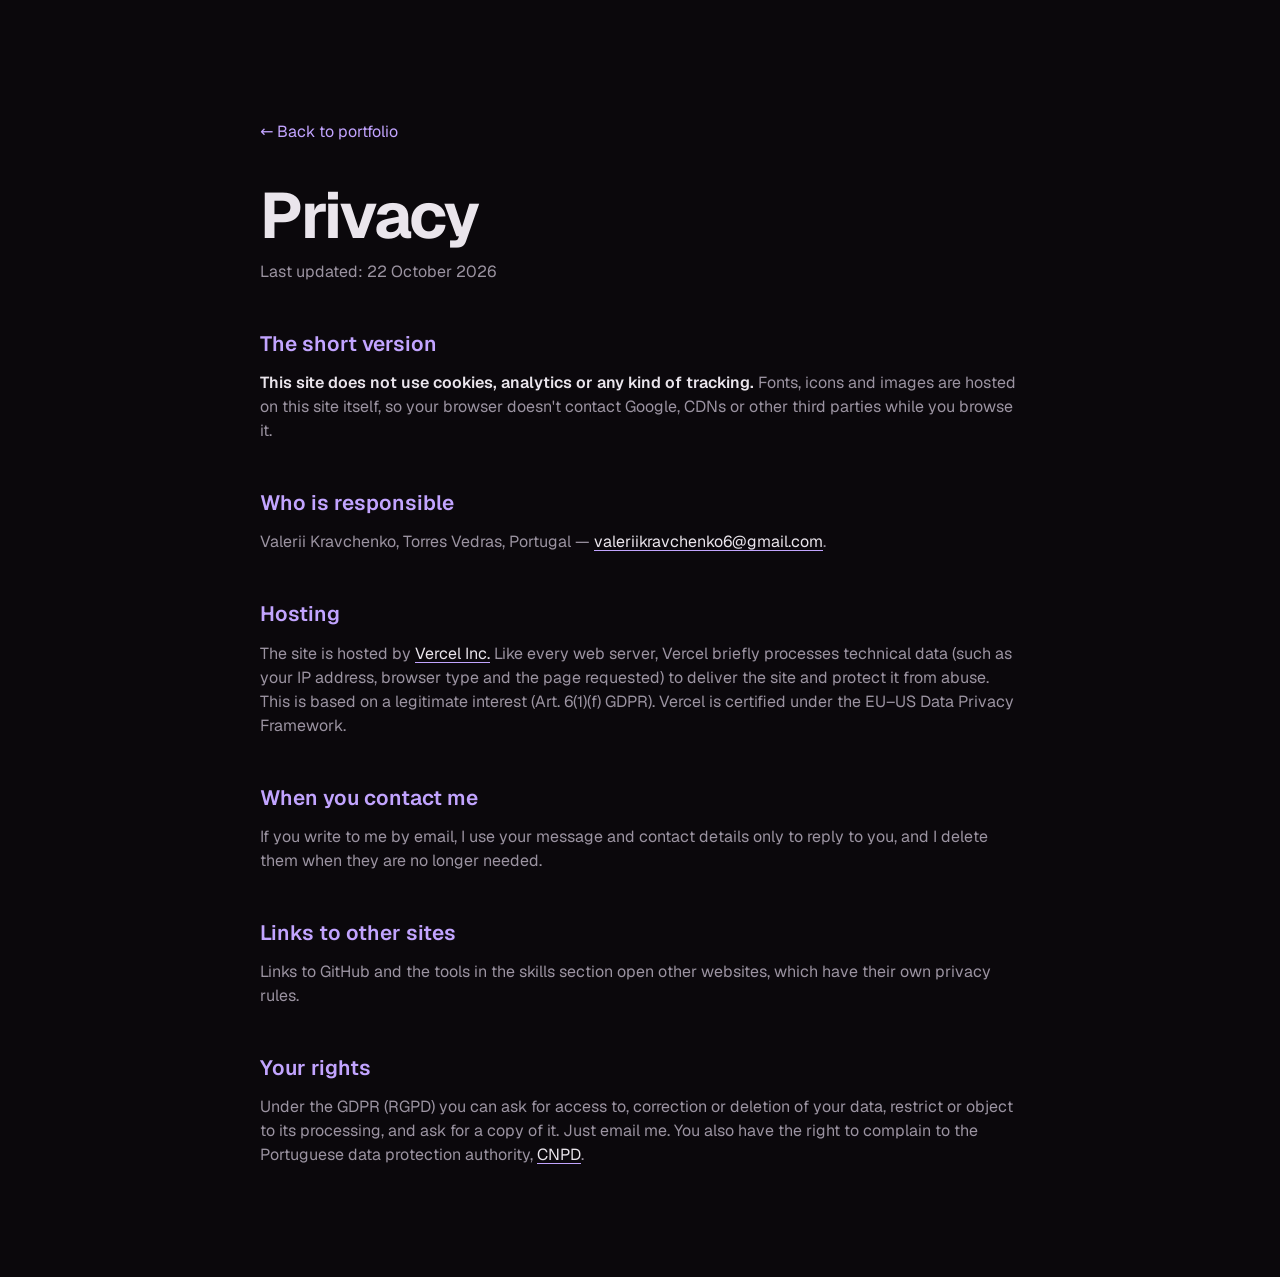
==== privacy.html @ 97033dd3 "First commit, basic of the website" ====
<!doctype html>
<html lang="en">
<head>
  <meta charset="utf-8" />
  <meta name="viewport" content="width=device-width, initial-scale=1" />
  <title>Privacy — Valerii Kravchenko</title>
  <meta name="robots" content="noindex" />
  <meta name="theme-color" content="#0b080c" />
  <link rel="icon" type="image/svg+xml" href="logo.svg" />
  <link rel="stylesheet" href="fonts.css" />
  <link rel="stylesheet" href="style.css" />
  <style>
    .legal { width: min(760px, calc(100% - 40px)); margin: 0 auto; padding: 120px 0 100px; }
    .legal h1 { font-size: clamp(2.4rem, 6vw, 4rem); line-height: 1; letter-spacing: -.03em; margin-bottom: 12px; }
    .legal h2 { font-size: 1.3rem; margin: 44px 0 12px; color: var(--accent); font-weight: 600; }
    .legal p, .legal li { color: var(--muted); margin-bottom: 10px; }
    .legal ul { padding-left: 20px; }
    .legal a { color: var(--text); text-decoration: underline; text-decoration-color: var(--accent); text-underline-offset: 3px; }
    .legal .back { display: inline-block; margin-bottom: 40px; text-decoration: none; color: var(--accent); }
    .legal strong { color: var(--text); font-weight: 600; }
  </style>
</head>
<body>
  <main class="legal">
    <a class="back" href="./">← Back to portfolio</a>
    <h1>Privacy</h1>
    <p>Last updated: 22 October 2026</p>

    <h2>The short version</h2>
    <p><strong>This site does not use cookies, analytics or any kind of tracking.</strong>
      Fonts, icons and images are hosted on this site itself, so your browser doesn't contact
      Google, CDNs or other third parties while you browse it.</p>

    <h2>Who is responsible</h2>
    <p>Valerii Kravchenko, Torres Vedras, Portugal —
      <a href="mailto:valeriikravchenko6@gmail.com">valeriikravchenko6@gmail.com</a>.</p>

    <h2>Hosting</h2>
    <p>The site is hosted by <a href="https://vercel.com/legal/privacy-policy" target="_blank" rel="noopener">Vercel Inc.</a>
      Like every web server, Vercel briefly processes technical data (such as your IP address, browser
      type and the page requested) to deliver the site and protect it from abuse. This is based on a
      legitimate interest (Art. 6(1)(f) GDPR). Vercel is certified under the EU–US Data Privacy Framework.</p>

    <h2>When you contact me</h2>
    <p>If you write to me by email, I use your message and contact details only to reply to you,
      and I delete them when they are no longer needed.</p>

    <h2>Links to other sites</h2>
    <p>Links to GitHub and the tools in the skills section open other websites, which have their own privacy rules.</p>

    <h2>Your rights</h2>
    <p>Under the GDPR (RGPD) you can ask for access to, correction or deletion of your data, restrict or object to its
      processing, and ask for a copy of it. Just email me. You also have the right to complain to the Portuguese data
      protection authority, <a href="https://www.cnpd.pt" target="_blank" rel="noopener">CNPD</a>.</p>
  </main>
</body>
</html>
---- fonts.css ----
/* Self-hosted fonts (SIL Open Font License) — no requests to Google */
@font-face {
  font-family: 'Geist';
  font-style: normal;
  font-weight: 300 800;
  font-display: swap;
  src: url(fonts/geist-latin.woff2) format('woff2');
  unicode-range: U+0000-00FF, U+0131, U+0152-0153, U+02BB-02BC, U+02C6, U+02DA, U+02DC, U+0304, U+0308, U+0329, U+2000-206F, U+20AC, U+2122, U+2191, U+2193, U+2212, U+2215, U+FEFF, U+FFFD;
}
@font-face {
  font-family: 'Geist Mono';
  font-style: normal;
  font-weight: 400 500;
  font-display: swap;
  src: url(fonts/geist-mono-latin.woff2) format('woff2');
  unicode-range: U+0000-00FF, U+0131, U+0152-0153, U+02BB-02BC, U+02C6, U+02DA, U+02DC, U+0304, U+0308, U+0329, U+2000-206F, U+20AC, U+2122, U+2191, U+2193, U+2212, U+2215, U+FEFF, U+FFFD;
}
@font-face {
  font-family: 'Pacifico';
  font-style: normal;
  font-weight: 400;
  font-display: swap;
  src: url(fonts/pacifico-latin.woff2) format('woff2');
  unicode-range: U+0000-00FF, U+0131, U+0152-0153, U+02BB-02BC, U+02C6, U+02DA, U+02DC, U+0304, U+0308, U+0329, U+2000-206F, U+20AC, U+2122, U+2191, U+2193, U+2212, U+2215, U+FEFF, U+FFFD;
}
---- style.css ----
:root {
  --bg: #0b080c;
  --text: #eae5ec;
  --muted: #9b93a1;
  --accent: #c2a4ff;
  --accent-strong: #a87cff;
  --line: rgba(234, 229, 236, 0.14);
  --dash: rgba(234, 229, 236, 0.35);
  --font: "Geist", system-ui, sans-serif;
  --mono: "Geist Mono", ui-monospace, monospace;
  --w: min(1200px, calc(100% - 160px));
  --ease: cubic-bezier(.2, .8, .2, 1);
}

* { box-sizing: border-box; margin: 0; padding: 0; }
html { scroll-behavior: smooth; }
body {
  background: var(--bg);
  color: var(--text);
  font-family: var(--font);
  line-height: 1.5;
  overflow-x: hidden;
  -webkit-font-smoothing: antialiased;
}
::selection { background: var(--accent); color: var(--bg); }
a { color: inherit; text-decoration: none; }
.accent { color: var(--accent); }
.muted { color: var(--muted); }
.container { width: var(--w); margin: 0 auto; }

/* ---------- Cursor ---------- */
.cursor {
  --size: 34px;
  position: fixed; top: 0; left: 0; z-index: 900;
  width: var(--size); height: var(--size);
  margin: calc(var(--size) / -2) 0 0 calc(var(--size) / -2);
  border-radius: 50%;
  background: #e6c3ff;
  box-shadow: 0 0 30px #af83ff;
  mix-blend-mode: difference;
  pointer-events: none;
  transition: width .3s var(--ease), height .3s var(--ease), margin .3s var(--ease);
}
.cursor.big { --size: 80px; }
@media (pointer: coarse) { .cursor { display: none; } }

.glow-circle {
  position: fixed; top: -80px; left: -80px; z-index: 0;
  width: 320px; height: 320px; border-radius: 50%;
  background: #fb8dff;
  box-shadow: inset -50px 40px 50px rgba(84, 0, 255, .6);
  filter: blur(70px); opacity: .55;
  pointer-events: none;
  animation: glowSpin 6s linear infinite;
}
@keyframes glowSpin { to { transform: rotate(360deg); } }

/* ---------- Header ---------- */
.header {
  position: fixed; top: 0; left: 50%; transform: translateX(-50%);
  z-index: 100;
  width: var(--w);
  display: flex; align-items: center; justify-content: space-between;
  padding: 32px 0;
}
.header::before {
  content: ""; position: absolute; inset: 0 -50vw; z-index: -1;
  background: linear-gradient(to bottom, var(--bg) 20%, transparent);
  pointer-events: none;
}
.brand { display: block; width: 40px; height: 40px; transition: transform .4s var(--ease); }
.brand img { width: 100%; height: 100%; display: block; }
.brand:hover { transform: rotate(-8deg) scale(1.08); }
.header-mail { font-size: .95rem; letter-spacing: .8px; font-weight: 500; }
.header nav { display: flex; gap: 64px; font-size: .95rem; font-weight: 600; letter-spacing: .8px; }

.hover-link { display: inline-block; overflow: hidden; height: 1.3em; line-height: 1.3em; }
.hover-link span { display: block; position: relative; transition: transform .35s var(--ease); }
.hover-link span::after { content: attr(data-text); position: absolute; left: 0; top: 100%; color: var(--accent); }
.hover-link:hover span { transform: translateY(-100%); }

/* ---------- Fixed socials ---------- */
.socials {
  position: fixed; left: 40px; bottom: 40px; z-index: 50;
  display: flex; flex-direction: column; gap: 22px;
}
.socials a { display: grid; place-items: center; width: 24px; height: 24px; color: var(--muted); transition: color .25s, transform .25s; }
.socials a:hover { color: var(--accent); transform: scale(1.2); }
.socials svg { width: 22px; height: 22px; }
.hire-btn {
  position: fixed; right: 40px; bottom: 40px; z-index: 50;
  font-weight: 600; letter-spacing: 2px; font-size: .95rem;
  display: flex; gap: 8px; align-items: center;
}
.hire-btn span { transition: transform .3s var(--ease); }
.hire-btn:hover span { transform: translate(3px, -3px); }

/* ---------- Landing / ID card ---------- */
.landing {
  position: relative; z-index: 1;
  min-height: 100svh;
  width: var(--w); margin: 0 auto;
  padding: 120px 0 60px;
  display: flex; align-items: center; justify-content: space-between; gap: 60px;
}
.landing .id-wrap { margin-right: 190px; }
.landing-intro { max-width: 560px; animation: rise .9s var(--ease) both; }
.landing-intro h2 { color: var(--accent); font-size: 1.6rem; font-weight: 300; letter-spacing: 2px; margin-bottom: 8px; }
.landing-intro h1 { font-size: clamp(2.6rem, 5.4vw, 5rem); line-height: .95; font-weight: 600; letter-spacing: 1px; }
.landing-sub { color: var(--muted); font-size: 1.15rem; margin: 26px 0 36px; max-width: 460px; }
.landing-actions { display: flex; flex-wrap: wrap; gap: 14px; }
.ghost-btn {
  display: inline-flex; align-items: center; padding: 16px 30px; border-radius: 50px;
  border: 1px solid var(--line); font-weight: 600;
  transition: border-color .3s, color .3s;
}
.ghost-btn:hover { border-color: var(--accent); color: var(--accent); }
@keyframes rise { from { opacity: 0; transform: translateY(40px); } }

.id-wrap {
  position: relative; flex-shrink: 0;
  width: min(500px, 100%);
  perspective: 1200px;
  animation: rise 1s .15s var(--ease) both;
}
.id-card, .id-back {
  --ink: #1a1320;
  --brand: #7c4dff;
  --brand-soft: #b9a6e8;
  background: #fbfaf7; color: var(--ink);
  border-radius: 34px;
  box-shadow: 0 30px 60px -20px rgba(0, 0, 0, .7);
}
.flag { display: inline-block; width: 1.1em; height: .75em; border-radius: 2px; vertical-align: -.05em; box-shadow: 0 0 0 1px rgba(0, 0, 0, .12); }
.flag-ua { background: linear-gradient(#0057b7 50%, #ffd700 50%); }
.flag-pt { background: linear-gradient(90deg, #046a38 40%, #da291c 40%); }
.id-cert { display: block; font-weight: 800; font-size: .85rem; letter-spacing: 2.5px; }
.id-script {
  display: block; font-family: "Pacifico", cursive; font-size: 2.1rem; line-height: 1.1;
  color: var(--brand);
  text-shadow: 2px 2px 0 #ff7ac6, -2px -1px 0 #5ad7ff;
  transform: rotate(-6deg);
}

/* back card */
.id-back {
  position: absolute; z-index: 0;
  top: 24px; left: 50%; width: 74%; height: 92%;
  transform: rotate(14deg);
  display: flex; flex-direction: column; align-items: center; justify-content: center; gap: 10px;
  transition: transform .6s var(--ease);
}
.id-wrap:hover .id-back { transform: rotate(18deg) translateX(16px); }
.id-back-logo { transform: rotate(14deg); text-align: center; margin: 30px 0 0 34%; }
.id-back-logo .id-script { font-size: 2.6rem; }
.id-mono {
  display: grid; place-items: center;
  width: 110px; height: 110px; margin-top: 10px;
  background: var(--ink); color: #fbfaf7;
  clip-path: polygon(50% 0, 100% 25%, 100% 75%, 50% 100%, 0 75%, 0 25%);
  font-weight: 800; font-size: 2.2rem; letter-spacing: -1px;
}

/* front card */
.id-card {
  --rx: 0deg; --ry: 0deg; --sx: 50%; --sy: 0%;
  position: relative; z-index: 1;
  padding: 28px;
  transform: rotateX(var(--rx)) rotateY(var(--ry));
  transition: transform .5s var(--ease);
}
.id-card:hover { transition: transform .1s linear; }
.id-shine {
  position: absolute; inset: 0; pointer-events: none; border-radius: inherit;
  background: radial-gradient(circle at var(--sx) var(--sy), rgba(255, 255, 255, .7), transparent 40%);
  mix-blend-mode: soft-light;
}
.id-grid { display: grid; grid-template-columns: 1.05fr 1fr; gap: 22px; }
.id-photo {
  aspect-ratio: 5 / 6; border-radius: 26px; overflow: hidden;
  background: linear-gradient(160deg, #d9c9ff, #b9a6e8);
}
.id-photo img { width: 100%; height: 100%; object-fit: cover; display: block; }
.id-socials { display: flex; flex-direction: column; gap: 4px; margin: 12px 0 0 6px; }
.id-socials a { display: flex; align-items: center; gap: 8px; font-size: .78rem; font-weight: 500; color: #4a3f55; }
.id-socials a:hover { color: var(--brand); }
.ico { width: 16px; height: 16px; border-radius: 3px; background: var(--ink) center / 11px no-repeat; flex-shrink: 0; }
.ico-gh { background-image: url("data:image/svg+xml,%3Csvg xmlns='http://www.w3.org/2000/svg' viewBox='0 0 24 24' fill='white'%3E%3Cpath d='M12 .5a11.5 11.5 0 0 0-3.64 22.41c.58.1.79-.25.79-.56v-2c-3.2.7-3.88-1.37-3.88-1.37-.52-1.33-1.28-1.69-1.28-1.69-1.05-.71.08-.7.08-.7 1.16.08 1.77 1.2 1.77 1.2 1.03 1.76 2.7 1.25 3.36.96.1-.75.4-1.25.73-1.54-2.56-.29-5.25-1.28-5.25-5.68 0-1.26.45-2.28 1.19-3.09-.12-.29-.52-1.46.11-3.05 0 0 .97-.31 3.17 1.18a11 11 0 0 1 5.77 0c2.2-1.49 3.17-1.18 3.17-1.18.63 1.59.23 2.76.11 3.05.74.81 1.19 1.83 1.19 3.09 0 4.41-2.7 5.38-5.26 5.67.41.36.78 1.06.78 2.14v3.17c0 .31.21.67.8.56A11.5 11.5 0 0 0 12 .5'/%3E%3C/svg%3E"); }
.ico-wa { background-color: #25d366; background-image: url("data:image/svg+xml,%3Csvg xmlns='http://www.w3.org/2000/svg' viewBox='0 0 24 24' fill='white'%3E%3Cpath d='M12.05 21.5a9.4 9.4 0 0 1-4.8-1.32l-.35-.2-3.56.93.95-3.47-.22-.36A9.4 9.4 0 1 1 12.05 21.5m8.03-17.46A11.3 11.3 0 0 0 2.22 17.7L.6 23.3l5.72-1.5A11.3 11.3 0 0 0 20.08 4.04'/%3E%3C/svg%3E"); }
.id-bar { display: block; height: 14px; margin: 12px 0 10px; background: var(--brand-soft); }
.id-slogan { font-weight: 800; font-size: 1.35rem; letter-spacing: -.01em; color: var(--brand); line-height: 1; }

.id-right { display: flex; flex-direction: column; }
.id-logo { text-align: center; margin-bottom: 18px; }
.id-fields { display: flex; flex-direction: column; gap: 6px; }
.id-fields div { text-align: center; }
.id-fields dd { font-weight: 600; font-size: .9rem; min-height: 1.3em; padding-bottom: 2px; border-bottom: 1.5px solid var(--brand-soft); }
.id-fields dt { font-weight: 700; font-size: .72rem; letter-spacing: 1px; text-transform: uppercase; margin-top: 3px; }
.id-since { margin: 12px 0 8px; text-align: center; font-weight: 800; font-size: .8rem; letter-spacing: .5px; color: var(--brand); }
.id-icons { display: flex; justify-content: center; gap: 8px; margin-bottom: 12px; }
.id-icons span {
  display: grid; place-items: center;
  width: 38px; height: 42px; background: var(--ink);
  clip-path: polygon(50% 0, 100% 25%, 100% 75%, 50% 100%, 0 75%, 0 25%);
}
.id-icons img { width: 20px; height: 20px; filter: brightness(0) invert(1); }
.id-barcode {
  height: 62px;
  background: repeating-linear-gradient(90deg,
    var(--brand) 0 5px, transparent 5px 8px, var(--brand) 8px 10px, transparent 10px 13px,
    var(--brand) 13px 20px, transparent 20px 22px, var(--brand) 22px 25px, transparent 25px 29px);
}
.id-fine { margin-top: 6px; font-family: var(--mono); font-size: .52rem; line-height: 1.3; text-align: right; letter-spacing: .3px; }

/* ---------- Split-text reveal ---------- */
.split .w, .split-chars .w { display: inline-block; overflow: hidden; vertical-align: top; padding-bottom: .08em; margin-bottom: -.08em; }
.split .w > i, .split-chars .w > i { display: inline-block; font-style: inherit; transform: translateY(110%); transition: transform .9s var(--ease); }
.split.in .w > i, .split-chars.in .w > i { transform: none; }

/* ---------- What I do ---------- */
.whatido { padding: 80px 0 160px; }
.whatido-flex { display: flex; gap: 80px; align-items: center; }
.whatido-title {
  font-size: clamp(4rem, 9vw, 8.5rem); line-height: .95; font-weight: 600;
  letter-spacing: -.02em; flex-shrink: 0;
}
.whatido-title .it { font-style: italic; font-weight: 300; }
.what-boxes { flex: 1; display: flex; flex-direction: column; }
.what-box {
  position: relative; padding: 40px;
  border: 1px dashed var(--dash);
  border-bottom: none;
  cursor: pointer;
  transition: background .5s;
}
.what-box:last-child { border-bottom: 1px dashed var(--dash); }
.what-box::before, .what-box::after {
  content: ""; position: absolute; width: 14px; height: 14px;
  border: 2px solid var(--text); opacity: .7;
}
.what-box::before { top: -2px; left: -2px; border-right: 0; border-bottom: 0; }
.what-box::after { bottom: -2px; right: -2px; border-left: 0; border-top: 0; }
.what-box:hover, .what-box.active { background: linear-gradient(135deg, rgba(194, 164, 255, .08), transparent 60%); }
.what-head { display: flex; justify-content: space-between; align-items: center; }
.what-box h3 { font-size: clamp(1.8rem, 3vw, 2.6rem); font-weight: 600; letter-spacing: 1px; }
.what-box h4 { font-weight: 300; font-size: .95rem; letter-spacing: 2px; color: var(--accent); text-transform: uppercase; margin-top: 4px; }
.what-arrow {
  width: 44px; height: 44px; border: 1px solid var(--line); border-radius: 50%;
  display: grid; place-items: center; transition: transform .5s var(--ease), background .3s;
}
.what-box.active .what-arrow { transform: rotate(180deg); background: var(--accent); color: var(--bg); }
.what-body { display: grid; grid-template-rows: 0fr; transition: grid-template-rows .6s var(--ease); }
.what-box.active .what-body { grid-template-rows: 1fr; }
.what-body > div { overflow: hidden; }
.what-body p { color: var(--muted); margin: 20px 0 16px; max-width: 520px; }
.what-tags { display: flex; flex-wrap: wrap; gap: 8px; }
.what-tags span {
  font-size: .8rem; padding: 4px 12px; border-radius: 30px;
  border: 1px solid var(--line); background: rgba(255, 255, 255, .03);
}

/* ---------- Career ---------- */
.section-title { font-size: clamp(2.6rem, 6vw, 5rem); line-height: 1; font-weight: 600; letter-spacing: -.02em; margin-bottom: 80px; }
.section-title.center { text-align: center; }
.career { padding: 80px 0 160px; }
.career-wrap { position: relative; }
.career-line {
  position: absolute; top: -40px; left: 50%; width: 3px; height: 0;
  transform: translateX(-50%);
  background: linear-gradient(to top, #aa42ff 20%, var(--accent) 50%, transparent 95%);
}
.career-dot {
  position: absolute; bottom: 0; left: 50%; transform: translate(-50%, 50%);
  width: 10px; height: 10px; border-radius: 50%; background: #aa42ff;
  box-shadow: 0 0 5px 2px #d29bff, 0 0 15px 8px #d097ff, 0 0 110px 20px #f2c0ff;
  animation: dotPulse 1s ease-in-out infinite alternate;
}
@keyframes dotPulse { to { box-shadow: 0 0 5px 2px #d29bff, 0 0 20px 10px #d097ff, 0 0 140px 30px #f2c0ff; } }
.career-item { display: flex; justify-content: space-between; margin-bottom: 70px; }
.career-left { width: 42%; display: flex; justify-content: space-between; gap: 30px; }
.career-left h4 { font-size: 1.6rem; font-weight: 600; line-height: 1.15; }
.career-left h5 { font-size: 1rem; font-weight: 400; color: var(--accent); margin-top: 6px; letter-spacing: .5px; }
.career-left .year { font-size: 2.6rem; font-weight: 600; line-height: 1; white-space: nowrap; }
.career-item > p { width: 42%; color: var(--muted); font-size: .98rem; }

/* ---------- Work (horizontal) ---------- */
.work { position: relative; }
.work-sticky { position: sticky; top: 0; height: 100vh; display: flex; flex-direction: column; justify-content: center; overflow: hidden; }
.work .section-title { margin-bottom: 48px; }
.work-track { display: flex; padding-left: calc((100% - var(--w)) / 2); will-change: transform; }
.work-box {
  flex-shrink: 0;
  width: min(560px, 80vw);
  padding: 40px;
  border-right: 1px solid var(--line);
  display: flex; flex-direction: column; justify-content: space-between; gap: 28px;
}
.work-box:first-child { border-left: 1px solid var(--line); }
.work-info { display: flex; gap: 28px; }
.work-num { font-size: 3.6rem; font-weight: 600; line-height: 1; color: transparent; -webkit-text-stroke: 1px var(--accent); }
.work-info h3 { font-size: 1.7rem; font-weight: 600; line-height: 1.1; }
.work-info h5 { font-weight: 400; color: var(--muted); margin-top: 6px; font-size: .95rem; }
.work-badge {
  display: inline-block; margin-top: 10px; padding: 4px 10px; border-radius: 20px;
  font-size: .72rem; font-weight: 600; letter-spacing: .5px;
  color: var(--accent); border: 1px solid rgba(194, 164, 255, .35);
}
.work-tools { font-size: .78rem; color: var(--accent); letter-spacing: 2px; text-transform: uppercase; margin-bottom: 6px; }
.work-stack { color: var(--muted); font-size: .95rem; }
.work-image {
  position: relative; aspect-ratio: 16 / 10; border-radius: 12px; overflow: hidden;
  display: grid; place-items: center;
  background: var(--cover);
}
.work-image img { width: 100%; height: 100%; object-fit: cover; transition: transform .7s var(--ease); }
.work-image .emoji { font-size: 4.5rem; transition: transform .6s var(--ease); }
.work-box:hover .work-image img, .work-box:hover .work-image .emoji { transform: scale(1.08); }
.work-links { position: absolute; right: 14px; bottom: 14px; display: flex; gap: 8px; }
.work-links a {
  padding: 8px 14px; border-radius: 30px; font-size: .82rem; font-weight: 600;
  background: rgba(11, 8, 12, .7); backdrop-filter: blur(8px);
  border: 1px solid var(--line);
  transition: background .25s, color .25s;
}
.work-links a:hover { background: var(--accent); color: var(--bg); }
.work-cta { justify-content: center; align-items: flex-start; }
.work-cta h3 { font-size: 2.4rem; font-weight: 600; line-height: 1.1; }
.work-cta p { color: var(--muted); margin: 10px 0 28px; }
.pill-btn {
  display: inline-flex; gap: 8px; align-items: center;
  padding: 16px 30px; border-radius: 50px;
  background: var(--accent); color: var(--bg); font-weight: 600;
  transition: transform .3s var(--ease), box-shadow .3s;
}
.pill-btn:hover { transform: translateY(-3px); box-shadow: 0 15px 40px -10px var(--accent-strong); }

/* ---------- Skills ---------- */
.skills { padding: 160px 0; }
.eyebrow { color: var(--accent); font-weight: 400; font-size: 1.1rem; letter-spacing: 3px; text-transform: uppercase; margin-bottom: 28px; }
.skill-tabs {
  display: flex; width: fit-content; margin: 0 auto 60px; padding: 6px; gap: 4px;
  border: 1px solid var(--line); border-radius: 50px; background: rgba(255, 255, 255, .02);
}
.skill-tabs button {
  padding: 12px 24px; border: 0; border-radius: 40px; cursor: pointer;
  background: none; color: var(--muted); font: 600 .95rem var(--font);
  transition: background .3s, color .3s;
}
.skill-tabs button:hover { color: var(--text); }
.skill-tabs button[aria-selected="true"] { background: var(--accent); color: var(--bg); }

/* pyramid */
.pyramid { display: flex; flex-direction: column; align-items: center; gap: 14px; }
.pyr-row { position: relative; width: 100%; display: flex; justify-content: center; }
.pyr-tier {
  position: absolute; left: 0; top: 50%; transform: translateY(-50%);
  font-family: var(--mono); font-size: .75rem; letter-spacing: 2px; text-transform: uppercase; color: var(--muted);
  display: flex; align-items: center; gap: 12px;
}
.pyr-tier::after { content: ""; width: 40px; height: 1px; background: var(--line); }
.pyr-items { display: flex; justify-content: center; gap: 14px; }
.pyr-tile {
  width: 92px; height: 104px; padding: 10px; border-radius: 16px;
  display: flex; flex-direction: column; align-items: center; justify-content: center; gap: 10px;
  border: 1px solid rgba(255, 255, 255, .1);
  background: rgba(255, 255, 255, .03);
  backdrop-filter: blur(8px); -webkit-backdrop-filter: blur(8px);
  font-size: .72rem; color: rgba(255, 255, 255, .65); text-align: center;
  opacity: 0; transform: translateY(30px) scale(.9);
  transition: opacity .6s var(--ease), transform .35s var(--ease), background .3s, border-color .3s, box-shadow .3s, color .3s;
}
.skill-panel.in .pyr-tile { opacity: 1; transform: none; }
.skill-panel.in .pyr-tile:hover {
  transform: translateY(-6px) scale(1.08); transition-delay: 0s !important;
  background: rgba(194, 164, 255, .1); border-color: var(--accent); color: var(--text);
  box-shadow: 0 10px 34px rgba(194, 164, 255, .25);
}
/* monochrome until hover, then the logo's real colours */
.pyr-tile img {
  width: 36px; height: 36px; object-fit: contain;
  filter: grayscale(1) contrast(1.2) brightness(1.5); opacity: .85;
  transition: filter .3s, opacity .3s;
}
.pyr-tile img.invert { filter: grayscale(1) invert(1); }
.pyr-tile:hover img { filter: none; opacity: 1; }
.pyr-tile:hover img.invert { filter: invert(1); }

/* soft skills */
.soft-grid { display: grid; grid-template-columns: repeat(3, 1fr); gap: 18px; }
.soft-card {
  padding: 32px; border-radius: 22px; border: 1px solid var(--line);
  background: linear-gradient(160deg, rgba(194, 164, 255, .07), rgba(255, 255, 255, .01));
  display: flex; flex-direction: column; gap: 12px;
  opacity: 0; transform: translateY(30px);
  transition: opacity .6s var(--ease), transform .6s var(--ease), border-color .3s;
}
.soft-card:nth-child(2) { transition-delay: .08s; }
.soft-card:nth-child(3) { transition-delay: .16s; }
.skill-panel.in .soft-card { opacity: 1; transform: none; }
.soft-card:hover { border-color: rgba(194, 164, 255, .45); }
.soft-emoji { font-size: 2.2rem; }
.soft-card h3 { font-size: 1.5rem; font-weight: 600; }
.soft-card p { color: var(--muted); flex: 1; }
.soft-proof {
  align-self: flex-start; padding: 6px 12px; border-radius: 20px;
  font-family: var(--mono); font-size: .75rem; color: var(--accent); border: 1px solid rgba(194, 164, 255, .35);
}

/* languages */
.lang-list { max-width: 720px; margin: 0 auto; display: flex; flex-direction: column; gap: 14px; }
.lang-row {
  display: flex; align-items: center; gap: 20px;
  padding: 18px 22px; border-radius: 18px; border: 1px solid var(--line);
  opacity: 0; transform: translateX(-30px);
  transition: opacity .6s var(--ease), transform .6s var(--ease);
}
.lang-row:nth-child(2) { transition-delay: .06s; }
.lang-row:nth-child(3) { transition-delay: .12s; }
.lang-row:nth-child(4) { transition-delay: .18s; }
.lang-row:nth-child(5) { transition-delay: .24s; }
.skill-panel.in .lang-row { opacity: 1; transform: none; }
.lang-code {
  flex-shrink: 0; width: 52px; height: 52px; border-radius: 14px;
  display: grid; place-items: center;
  font-family: var(--mono); font-weight: 700; color: var(--bg); background: var(--accent);
}
.lang-main { flex: 1; }
.lang-head { display: flex; justify-content: space-between; margin-bottom: 10px; }
.lang-head b { font-weight: 600; font-size: 1.1rem; }
.lang-head span { font-family: var(--mono); font-size: .85rem; color: var(--accent); }
.lang-bar { height: 6px; border-radius: 6px; background: var(--line); overflow: hidden; }
.lang-bar i {
  display: block; height: 100%; width: var(--w); border-radius: 6px;
  background: linear-gradient(90deg, var(--accent-strong), var(--accent));
  transform: scaleX(0); transform-origin: left; transition: transform 1.1s .2s var(--ease);
}
.skill-panel.in .lang-bar i { transform: scaleX(1); }

/* ---------- Contact ---------- */
.contact { padding: 120px 0 80px; position: relative; z-index: 1; }
.contact-title { font-size: clamp(2.6rem, 7vw, 6rem); line-height: 1; font-weight: 600; letter-spacing: -.03em; margin-bottom: 80px; max-width: 1000px; }
.contact-flex { display: flex; justify-content: space-between; gap: 40px; border-top: 1px solid var(--line); padding-top: 50px; }
.contact-box h4 { font-weight: 400; font-size: .85rem; letter-spacing: 2px; text-transform: uppercase; color: var(--muted); margin-bottom: 10px; }
.contact-box h4:not(:first-child) { margin-top: 30px; }
.contact-box > a, .contact-box > p { font-size: 1.25rem; font-weight: 500; }
#contact-socials { display: flex; flex-direction: column; gap: 6px; }
#contact-socials a { font-size: 1.25rem; font-weight: 500; display: inline-flex; align-items: center; gap: 8px; width: fit-content; }
.hover-underline { position: relative; }
.hover-underline::after, #contact-socials a::after {
  content: ""; position: absolute; left: 0; bottom: -2px; width: 100%; height: 1px;
  background: var(--accent); transform: scaleX(0); transform-origin: right; transition: transform .4s var(--ease);
}
#contact-socials a { position: relative; }
.hover-underline:hover::after, #contact-socials a:hover::after { transform: scaleX(1); transform-origin: left; }
.contact-credit { text-align: right; justify-content: flex-end; }
.contact-credit p { font-size: 1.15rem; font-weight: 400; }
.contact-credit .muted { margin-top: 10px; font-size: .9rem; }

/* ---------- Responsive ---------- */
@media (max-width: 1100px) {
  :root { --w: calc(100% - 100px); }
  .whatido-flex { flex-direction: column; align-items: flex-start; gap: 50px; }
  .what-boxes { width: 100%; }
  .landing { flex-direction: column; justify-content: center; text-align: center; gap: 50px; padding-top: 130px; }
  .landing-intro { margin: 0 auto; }
  .landing-sub { margin-left: auto; margin-right: auto; }
  .landing-actions { justify-content: center; }
  .landing .id-wrap { width: min(480px, 100%); margin: 0 auto; text-align: left; transform: translateX(-60px); }
  .header-mail { display: none; }
}
@media (max-width: 900px) {
  :root { --w: calc(100% - 40px); }
  .header { padding: 20px 0; }
  .header nav { gap: 24px; font-size: .85rem; }
  .socials, .hire-btn { display: none; }
  .career-line { left: 0; transform: none; }
  .career-item { flex-direction: column; gap: 14px; padding-left: 30px; }
  .career-left, .career-item > p { width: 100%; }
  .work-sticky { position: static; height: auto; padding: 100px 0; }
  .work-track { flex-direction: column; padding: 0 20px; transform: none !important; }
  .work-box { width: 100%; border: 1px solid var(--line) !important; border-bottom: 0 !important; padding: 28px; }
  .work-box:last-child { border-bottom: 1px solid var(--line) !important; }
  .work { height: auto !important; }
  .contact-flex { flex-direction: column; }
  .contact-credit { text-align: left; }
}
@media (max-width: 900px) {
  .pyr-tier { display: none; }
  .pyr-items { gap: 8px; }
  .pyr-tile { width: 44px; height: 56px; padding: 4px; border-radius: 10px; gap: 4px; font-size: .48rem; }
  .pyr-tile img { width: 22px; height: 22px; }
  .pyramid { gap: 6px; }
  .pyr-items { gap: 6px; }
  .pyr-tile img { width: 26px; height: 26px; }
  .soft-grid { grid-template-columns: 1fr; }
  .skill-tabs button { padding: 10px 14px; font-size: .82rem; }
}
@media (max-width: 640px) {
  .landing .id-wrap { transform: none; }
  .id-back { display: none; }
}
@media (max-width: 480px) {
  .header nav { gap: 14px; font-size: .75rem; }
  .what-box { padding: 26px; }
  .career-left .year { font-size: 1.8rem; }
  .work-num { font-size: 2.6rem; }
  .id-card { padding: 20px 18px; border-radius: 28px; }
  .id-grid { gap: 14px; }
  .id-script { font-size: 1.7rem; }
  .id-slogan { font-size: 1.05rem; }
  .id-socials a { font-size: .68rem; }
}
@media (prefers-reduced-motion: reduce) {
  *, *::before, *::after { animation: none !important; transition: none !important; }
  html { scroll-behavior: auto; }
  .split .w > i, .split-chars .w > i { transform: none; }
    .pyr-tile, .soft-card, .lang-row { opacity: 1; transform: none; }
  .lang-bar i { transform: none; }
}
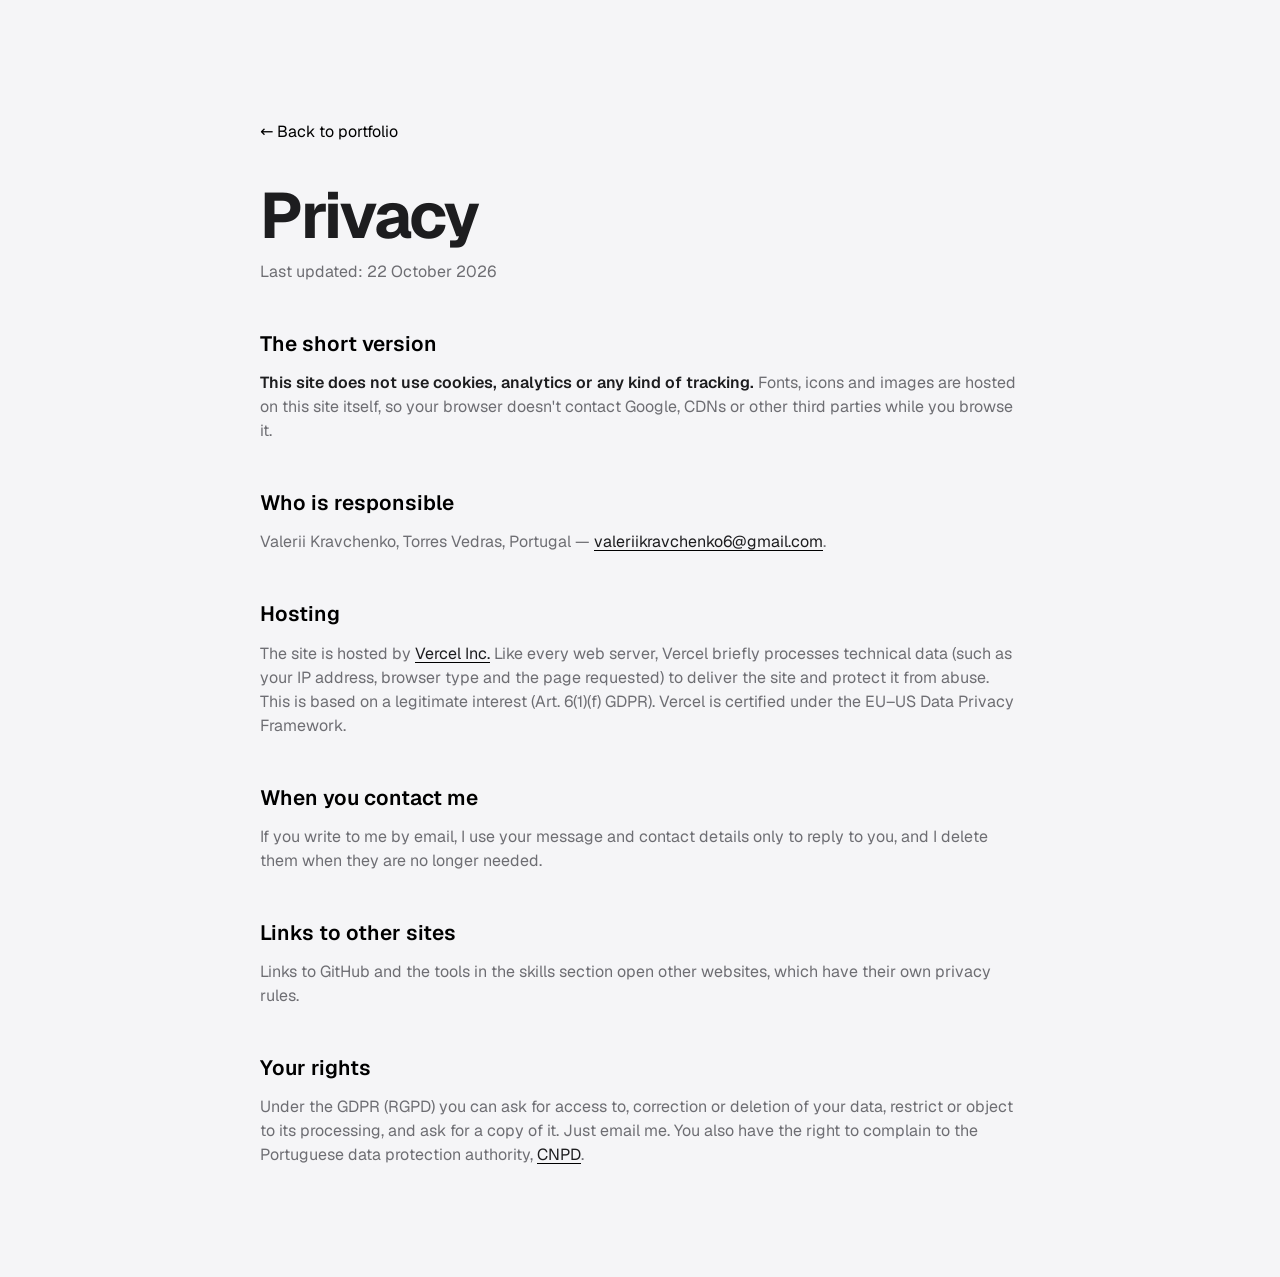
==== commit d1b6e9d4: "Light liquid glass redesign, add Tutoria Trip project - Monochrome light theme with glass panels, am" ====
--- a/privacy.html
+++ b/privacy.html
@@ -5,7 +5,7 @@
   <meta name="viewport" content="width=device-width, initial-scale=1" />
   <title>Privacy — Valerii Kravchenko</title>
   <meta name="robots" content="noindex" />
-  <meta name="theme-color" content="#0b080c" />
+  <meta name="theme-color" content="#f5f5f7" />
   <link rel="icon" type="image/svg+xml" href="logo.svg" />
   <link rel="stylesheet" href="fonts.css" />
   <link rel="stylesheet" href="style.css" />
--- a/style.css
+++ b/style.css
@@ -1,15 +1,18 @@
 :root {
-  --bg: #0b080c;
-  --text: #eae5ec;
-  --muted: #9b93a1;
-  --accent: #c2a4ff;
-  --accent-strong: #a87cff;
-  --line: rgba(234, 229, 236, 0.14);
-  --dash: rgba(234, 229, 236, 0.35);
+  --bg: #f5f5f7;
+  --text: #1d1d1f;
+  --muted: #6e6e73;
+  --accent: #000000;
+  --accent-strong: #48484a;
+  --line: rgba(0, 0, 0, 0.1);
   --font: "Geist", system-ui, sans-serif;
   --mono: "Geist Mono", ui-monospace, monospace;
   --w: min(1200px, calc(100% - 160px));
   --ease: cubic-bezier(.2, .8, .2, 1);
+  --glass-bg: rgba(255, 255, 255, .5);
+  --glass-border: rgba(255, 255, 255, .95);
+  --glass-blur: blur(30px) saturate(180%);
+  --radius: 24px;
 }
 
 * { box-sizing: border-box; margin: 0; padding: 0; }
@@ -24,49 +27,70 @@
 }
 ::selection { background: var(--accent); color: var(--bg); }
 a { color: inherit; text-decoration: none; }
-.accent { color: var(--accent); }
+.accent:not(:has(.w)), .accent .w > i, .landing-intro h1 {
+  background: linear-gradient(180deg, #1d1d1f 30%, #6e6e73 100%);
+  -webkit-background-clip: text; background-clip: text; color: transparent;
+}
+.landing-intro h2, .what-box h4, .career-left h5, .work-tools, .contact-box h4 {
+  font-family: var(--mono); font-weight: 400; font-size: .78rem; letter-spacing: 2.5px;
+  text-transform: uppercase; color: var(--muted);
+}
 .muted { color: var(--muted); }
 .container { width: var(--w); margin: 0 auto; }
 
-/* ---------- Cursor ---------- */
-.cursor {
-  --size: 34px;
-  position: fixed; top: 0; left: 0; z-index: 900;
-  width: var(--size); height: var(--size);
-  margin: calc(var(--size) / -2) 0 0 calc(var(--size) / -2);
-  border-radius: 50%;
-  background: #e6c3ff;
-  box-shadow: 0 0 30px #af83ff;
-  mix-blend-mode: difference;
+/* Glass */
+.glass {
+  position: relative; isolation: isolate;
+  background: var(--glass-bg);
+  border-radius: var(--radius);
+  backdrop-filter: var(--glass-blur);
+  -webkit-backdrop-filter: var(--glass-blur);
+  box-shadow: inset 0 1px 0 rgba(255, 255, 255, .9), inset 0 -1px 0 rgba(0, 0, 0, .04), 0 12px 32px rgba(0, 0, 0, .08);
+}
+/* --mx / --my are set in script.js */
+.glass::after {
+  content: ""; position: absolute; inset: 0; z-index: -1; border-radius: inherit; pointer-events: none;
+  background: radial-gradient(420px circle at var(--mx, 50%) var(--my, -30%), rgba(255, 255, 255, .7), transparent 45%);
+  opacity: 0; transition: opacity .4s;
+}
+.glass:hover::after { opacity: 1; }
+/* light-catching edge */
+.glass::before {
+  content: ""; position: absolute; inset: 0; z-index: -1;
+  border-radius: inherit; padding: 1px;
+  background: linear-gradient(135deg, var(--glass-border), rgba(255, 255, 255, .3) 35%, rgba(0, 0, 0, .04) 65%, rgba(255, 255, 255, .6));
+  -webkit-mask: linear-gradient(#000 0 0) content-box, linear-gradient(#000 0 0);
+  -webkit-mask-composite: xor;
+  mask-composite: exclude;
   pointer-events: none;
-  transition: width .3s var(--ease), height .3s var(--ease), margin .3s var(--ease);
-}
-.cursor.big { --size: 80px; }
-@media (pointer: coarse) { .cursor { display: none; } }
-
-.glow-circle {
-  position: fixed; top: -80px; left: -80px; z-index: 0;
-  width: 320px; height: 320px; border-radius: 50%;
-  background: #fb8dff;
-  box-shadow: inset -50px 40px 50px rgba(84, 0, 255, .6);
-  filter: blur(70px); opacity: .55;
-  pointer-events: none;
-  animation: glowSpin 6s linear infinite;
-}
-@keyframes glowSpin { to { transform: rotate(360deg); } }
-
-/* ---------- Header ---------- */
+}
+
+/* Background */
+.ambient { position: fixed; inset: 0; z-index: -1; overflow: hidden; pointer-events: none; }
+.ambient span {
+  position: absolute; border-radius: 50%; filter: blur(110px);
+  background: radial-gradient(circle, #a1a1a6, transparent 70%);
+  animation: drift 38s ease-in-out infinite alternate;
+}
+.ambient span:nth-child(1) { width: 46vw; height: 46vw; top: -14vw; left: -12vw; opacity: .35; }
+.ambient span:nth-child(2) { width: 38vw; height: 38vw; top: 40vh; right: -14vw; opacity: .25; animation-duration: 46s; animation-delay: -12s; }
+.ambient span:nth-child(3) { width: 30vw; height: 30vw; bottom: -12vw; left: 30vw; opacity: .2; animation-duration: 54s; animation-delay: -24s; }
+.ambient::after {
+  content: ""; position: absolute; inset: -50%; opacity: .07; mix-blend-mode: overlay;
+  background-image: url("data:image/svg+xml,%3Csvg xmlns='http://www.w3.org/2000/svg' width='160' height='160'%3E%3Cfilter id='n'%3E%3CfeTurbulence type='fractalNoise' baseFrequency='.9' numOctaves='3' stitchTiles='stitch'/%3E%3C/filter%3E%3Crect width='100%25' height='100%25' filter='url(%23n)'/%3E%3C/svg%3E");
+}
+@keyframes drift {
+  50% { transform: translate(8vw, 6vh) scale(1.1); }
+  100% { transform: translate(-4vw, 12vh) scale(.95); }
+}
+
+/* Header */
 .header {
-  position: fixed; top: 0; left: 50%; transform: translateX(-50%);
+  position: fixed; top: 16px; left: 50%; transform: translateX(-50%);
   z-index: 100;
   width: var(--w);
   display: flex; align-items: center; justify-content: space-between;
-  padding: 32px 0;
-}
-.header::before {
-  content: ""; position: absolute; inset: 0 -50vw; z-index: -1;
-  background: linear-gradient(to bottom, var(--bg) 20%, transparent);
-  pointer-events: none;
+  padding: 10px 28px 10px 10px;
 }
 .brand { display: block; width: 40px; height: 40px; transition: transform .4s var(--ease); }
 .brand img { width: 100%; height: 100%; display: block; }
@@ -79,7 +103,7 @@
 .hover-link span::after { content: attr(data-text); position: absolute; left: 0; top: 100%; color: var(--accent); }
 .hover-link:hover span { transform: translateY(-100%); }
 
-/* ---------- Fixed socials ---------- */
+/* Fixed socials */
 .socials {
   position: fixed; left: 40px; bottom: 40px; z-index: 50;
   display: flex; flex-direction: column; gap: 22px;
@@ -89,13 +113,14 @@
 .socials svg { width: 22px; height: 22px; }
 .hire-btn {
   position: fixed; right: 40px; bottom: 40px; z-index: 50;
-  font-weight: 600; letter-spacing: 2px; font-size: .95rem;
+  padding: 12px 20px; border-radius: 50px;
+  font-weight: 600; letter-spacing: 1.5px; font-size: .85rem;
   display: flex; gap: 8px; align-items: center;
 }
 .hire-btn span { transition: transform .3s var(--ease); }
 .hire-btn:hover span { transform: translate(3px, -3px); }
 
-/* ---------- Landing / ID card ---------- */
+/* Landing / ID card */
 .landing {
   position: relative; z-index: 1;
   min-height: 100svh;
@@ -105,16 +130,11 @@
 }
 .landing .id-wrap { margin-right: 190px; }
 .landing-intro { max-width: 560px; animation: rise .9s var(--ease) both; }
-.landing-intro h2 { color: var(--accent); font-size: 1.6rem; font-weight: 300; letter-spacing: 2px; margin-bottom: 8px; }
+.landing-intro h2 { margin-bottom: 18px; }
 .landing-intro h1 { font-size: clamp(2.6rem, 5.4vw, 5rem); line-height: .95; font-weight: 600; letter-spacing: 1px; }
 .landing-sub { color: var(--muted); font-size: 1.15rem; margin: 26px 0 36px; max-width: 460px; }
 .landing-actions { display: flex; flex-wrap: wrap; gap: 14px; }
-.ghost-btn {
-  display: inline-flex; align-items: center; padding: 16px 30px; border-radius: 50px;
-  border: 1px solid var(--line); font-weight: 600;
-  transition: border-color .3s, color .3s;
-}
-.ghost-btn:hover { border-color: var(--accent); color: var(--accent); }
+.ghost-btn { display: inline-flex; align-items: center; padding: 16px 30px; border-radius: 50px; font-weight: 600; }
 @keyframes rise { from { opacity: 0; transform: translateY(40px); } }
 
 .id-wrap {
@@ -124,25 +144,23 @@
   animation: rise 1s .15s var(--ease) both;
 }
 .id-card, .id-back {
-  --ink: #1a1320;
-  --brand: #7c4dff;
-  --brand-soft: #b9a6e8;
+  --ink: #111111;
+  --brand: #111111;
+  --brand-soft: #c7c7cc;
   background: #fbfaf7; color: var(--ink);
   border-radius: 34px;
-  box-shadow: 0 30px 60px -20px rgba(0, 0, 0, .7);
+  box-shadow: 0 30px 60px -20px rgba(0, 0, 0, .25), 0 0 0 1px rgba(0, 0, 0, .05);
 }
 .flag { display: inline-block; width: 1.1em; height: .75em; border-radius: 2px; vertical-align: -.05em; box-shadow: 0 0 0 1px rgba(0, 0, 0, .12); }
 .flag-ua { background: linear-gradient(#0057b7 50%, #ffd700 50%); }
-.flag-pt { background: linear-gradient(90deg, #046a38 40%, #da291c 40%); }
 .id-cert { display: block; font-weight: 800; font-size: .85rem; letter-spacing: 2.5px; }
 .id-script {
   display: block; font-family: "Pacifico", cursive; font-size: 2.1rem; line-height: 1.1;
   color: var(--brand);
-  text-shadow: 2px 2px 0 #ff7ac6, -2px -1px 0 #5ad7ff;
+  text-shadow: 2px 2px 0 #c7c7cc, -2px -1px 0 #8e8e93;
   transform: rotate(-6deg);
 }
 
-/* back card */
 .id-back {
   position: absolute; z-index: 0;
   top: 24px; left: 50%; width: 74%; height: 92%;
@@ -161,7 +179,6 @@
   font-weight: 800; font-size: 2.2rem; letter-spacing: -1px;
 }
 
-/* front card */
 .id-card {
   --rx: 0deg; --ry: 0deg; --sx: 50%; --sy: 0%;
   position: relative; z-index: 1;
@@ -178,15 +195,14 @@
 .id-grid { display: grid; grid-template-columns: 1.05fr 1fr; gap: 22px; }
 .id-photo {
   aspect-ratio: 5 / 6; border-radius: 26px; overflow: hidden;
-  background: linear-gradient(160deg, #d9c9ff, #b9a6e8);
+  background: linear-gradient(160deg, #e5e5ea, #c7c7cc);
 }
 .id-photo img { width: 100%; height: 100%; object-fit: cover; display: block; }
 .id-socials { display: flex; flex-direction: column; gap: 4px; margin: 12px 0 0 6px; }
-.id-socials a { display: flex; align-items: center; gap: 8px; font-size: .78rem; font-weight: 500; color: #4a3f55; }
+.id-socials a { display: flex; align-items: center; gap: 8px; font-size: .78rem; font-weight: 500; color: #48484a; }
 .id-socials a:hover { color: var(--brand); }
 .ico { width: 16px; height: 16px; border-radius: 3px; background: var(--ink) center / 11px no-repeat; flex-shrink: 0; }
 .ico-gh { background-image: url("data:image/svg+xml,%3Csvg xmlns='http://www.w3.org/2000/svg' viewBox='0 0 24 24' fill='white'%3E%3Cpath d='M12 .5a11.5 11.5 0 0 0-3.64 22.41c.58.1.79-.25.79-.56v-2c-3.2.7-3.88-1.37-3.88-1.37-.52-1.33-1.28-1.69-1.28-1.69-1.05-.71.08-.7.08-.7 1.16.08 1.77 1.2 1.77 1.2 1.03 1.76 2.7 1.25 3.36.96.1-.75.4-1.25.73-1.54-2.56-.29-5.25-1.28-5.25-5.68 0-1.26.45-2.28 1.19-3.09-.12-.29-.52-1.46.11-3.05 0 0 .97-.31 3.17 1.18a11 11 0 0 1 5.77 0c2.2-1.49 3.17-1.18 3.17-1.18.63 1.59.23 2.76.11 3.05.74.81 1.19 1.83 1.19 3.09 0 4.41-2.7 5.38-5.26 5.67.41.36.78 1.06.78 2.14v3.17c0 .31.21.67.8.56A11.5 11.5 0 0 0 12 .5'/%3E%3C/svg%3E"); }
-.ico-wa { background-color: #25d366; background-image: url("data:image/svg+xml,%3Csvg xmlns='http://www.w3.org/2000/svg' viewBox='0 0 24 24' fill='white'%3E%3Cpath d='M12.05 21.5a9.4 9.4 0 0 1-4.8-1.32l-.35-.2-3.56.93.95-3.47-.22-.36A9.4 9.4 0 1 1 12.05 21.5m8.03-17.46A11.3 11.3 0 0 0 2.22 17.7L.6 23.3l5.72-1.5A11.3 11.3 0 0 0 20.08 4.04'/%3E%3C/svg%3E"); }
 .id-bar { display: block; height: 14px; margin: 12px 0 10px; background: var(--brand-soft); }
 .id-slogan { font-weight: 800; font-size: 1.35rem; letter-spacing: -.01em; color: var(--brand); line-height: 1; }
 
@@ -212,12 +228,12 @@
 }
 .id-fine { margin-top: 6px; font-family: var(--mono); font-size: .52rem; line-height: 1.3; text-align: right; letter-spacing: .3px; }
 
-/* ---------- Split-text reveal ---------- */
+/* Split-text reveal */
 .split .w, .split-chars .w { display: inline-block; overflow: hidden; vertical-align: top; padding-bottom: .08em; margin-bottom: -.08em; }
 .split .w > i, .split-chars .w > i { display: inline-block; font-style: inherit; transform: translateY(110%); transition: transform .9s var(--ease); }
 .split.in .w > i, .split-chars.in .w > i { transform: none; }
 
-/* ---------- What I do ---------- */
+/* What I do */
 .whatido { padding: 80px 0 160px; }
 .whatido-flex { display: flex; gap: 80px; align-items: center; }
 .whatido-title {
@@ -225,25 +241,16 @@
   letter-spacing: -.02em; flex-shrink: 0;
 }
 .whatido-title .it { font-style: italic; font-weight: 300; }
-.what-boxes { flex: 1; display: flex; flex-direction: column; }
+.what-boxes { flex: 1; display: flex; flex-direction: column; gap: 14px; }
 .what-box {
-  position: relative; padding: 40px;
-  border: 1px dashed var(--dash);
-  border-bottom: none;
+  padding: 34px 38px; border-radius: 26px;
   cursor: pointer;
   transition: background .5s;
 }
-.what-box:last-child { border-bottom: 1px dashed var(--dash); }
-.what-box::before, .what-box::after {
-  content: ""; position: absolute; width: 14px; height: 14px;
-  border: 2px solid var(--text); opacity: .7;
-}
-.what-box::before { top: -2px; left: -2px; border-right: 0; border-bottom: 0; }
-.what-box::after { bottom: -2px; right: -2px; border-left: 0; border-top: 0; }
-.what-box:hover, .what-box.active { background: linear-gradient(135deg, rgba(194, 164, 255, .08), transparent 60%); }
+.what-box:hover, .what-box.active { background: rgba(255, 255, 255, .75); }
 .what-head { display: flex; justify-content: space-between; align-items: center; }
 .what-box h3 { font-size: clamp(1.8rem, 3vw, 2.6rem); font-weight: 600; letter-spacing: 1px; }
-.what-box h4 { font-weight: 300; font-size: .95rem; letter-spacing: 2px; color: var(--accent); text-transform: uppercase; margin-top: 4px; }
+.what-box h4 { margin-top: 4px; }
 .what-arrow {
   width: 44px; height: 44px; border: 1px solid var(--line); border-radius: 50%;
   display: grid; place-items: center; transition: transform .5s var(--ease), background .3s;
@@ -256,10 +263,10 @@
 .what-tags { display: flex; flex-wrap: wrap; gap: 8px; }
 .what-tags span {
   font-size: .8rem; padding: 4px 12px; border-radius: 30px;
-  border: 1px solid var(--line); background: rgba(255, 255, 255, .03);
-}
-
-/* ---------- Career ---------- */
+  border: 1px solid var(--line); background: rgba(255, 255, 255, .5);
+}
+
+/* Career */
 .section-title { font-size: clamp(2.6rem, 6vw, 5rem); line-height: 1; font-weight: 600; letter-spacing: -.02em; margin-bottom: 80px; }
 .section-title.center { text-align: center; }
 .career { padding: 80px 0 160px; }
@@ -267,35 +274,33 @@
 .career-line {
   position: absolute; top: -40px; left: 50%; width: 3px; height: 0;
   transform: translateX(-50%);
-  background: linear-gradient(to top, #aa42ff 20%, var(--accent) 50%, transparent 95%);
+  background: linear-gradient(to top, #8e8e93 20%, var(--accent) 50%, transparent 95%);
 }
 .career-dot {
   position: absolute; bottom: 0; left: 50%; transform: translate(-50%, 50%);
-  width: 10px; height: 10px; border-radius: 50%; background: #aa42ff;
-  box-shadow: 0 0 5px 2px #d29bff, 0 0 15px 8px #d097ff, 0 0 110px 20px #f2c0ff;
+  width: 10px; height: 10px; border-radius: 50%; background: #1d1d1f;
+  box-shadow: 0 0 0 4px rgba(0, 0, 0, .08), 0 0 30px 8px rgba(0, 0, 0, .12);
   animation: dotPulse 1s ease-in-out infinite alternate;
 }
-@keyframes dotPulse { to { box-shadow: 0 0 5px 2px #d29bff, 0 0 20px 10px #d097ff, 0 0 140px 30px #f2c0ff; } }
+@keyframes dotPulse { to { box-shadow: 0 0 0 8px rgba(0, 0, 0, .04), 0 0 40px 12px rgba(0, 0, 0, .1); } }
 .career-item { display: flex; justify-content: space-between; margin-bottom: 70px; }
 .career-left { width: 42%; display: flex; justify-content: space-between; gap: 30px; }
 .career-left h4 { font-size: 1.6rem; font-weight: 600; line-height: 1.15; }
-.career-left h5 { font-size: 1rem; font-weight: 400; color: var(--accent); margin-top: 6px; letter-spacing: .5px; }
+.career-left h5 { margin-top: 6px; }
 .career-left .year { font-size: 2.6rem; font-weight: 600; line-height: 1; white-space: nowrap; }
 .career-item > p { width: 42%; color: var(--muted); font-size: .98rem; }
 
-/* ---------- Work (horizontal) ---------- */
+/* Work (horizontal) */
 .work { position: relative; }
 .work-sticky { position: sticky; top: 0; height: 100vh; display: flex; flex-direction: column; justify-content: center; overflow: hidden; }
 .work .section-title { margin-bottom: 48px; }
-.work-track { display: flex; padding-left: calc((100% - var(--w)) / 2); will-change: transform; }
+.work-track { display: flex; gap: 20px; padding-left: calc((100% - var(--w)) / 2); will-change: transform; }
 .work-box {
   flex-shrink: 0;
   width: min(560px, 80vw);
-  padding: 40px;
-  border-right: 1px solid var(--line);
+  padding: 28px; border-radius: 28px;
   display: flex; flex-direction: column; justify-content: space-between; gap: 28px;
 }
-.work-box:first-child { border-left: 1px solid var(--line); }
 .work-info { display: flex; gap: 28px; }
 .work-num { font-size: 3.6rem; font-weight: 600; line-height: 1; color: transparent; -webkit-text-stroke: 1px var(--accent); }
 .work-info h3 { font-size: 1.7rem; font-weight: 600; line-height: 1.1; }
@@ -303,12 +308,12 @@
 .work-badge {
   display: inline-block; margin-top: 10px; padding: 4px 10px; border-radius: 20px;
   font-size: .72rem; font-weight: 600; letter-spacing: .5px;
-  color: var(--accent); border: 1px solid rgba(194, 164, 255, .35);
-}
-.work-tools { font-size: .78rem; color: var(--accent); letter-spacing: 2px; text-transform: uppercase; margin-bottom: 6px; }
+  color: var(--accent); border: 1px solid rgba(0, 0, 0, .25);
+}
+.work-tools { margin-bottom: 6px; }
 .work-stack { color: var(--muted); font-size: .95rem; }
 .work-image {
-  position: relative; aspect-ratio: 16 / 10; border-radius: 12px; overflow: hidden;
+  position: relative; aspect-ratio: 16 / 10; border-radius: 18px; overflow: hidden;
   display: grid; place-items: center;
   background: var(--cover);
 }
@@ -318,8 +323,9 @@
 .work-links { position: absolute; right: 14px; bottom: 14px; display: flex; gap: 8px; }
 .work-links a {
   padding: 8px 14px; border-radius: 30px; font-size: .82rem; font-weight: 600;
-  background: rgba(11, 8, 12, .7); backdrop-filter: blur(8px);
-  border: 1px solid var(--line);
+  background: rgba(255, 255, 255, .6);
+  backdrop-filter: blur(16px) saturate(160%); -webkit-backdrop-filter: blur(16px) saturate(160%);
+  border: 1px solid rgba(255, 255, 255, .8);
   transition: background .25s, color .25s;
 }
 .work-links a:hover { background: var(--accent); color: var(--bg); }
@@ -334,12 +340,11 @@
 }
 .pill-btn:hover { transform: translateY(-3px); box-shadow: 0 15px 40px -10px var(--accent-strong); }
 
-/* ---------- Skills ---------- */
+/* Skills */
 .skills { padding: 160px 0; }
-.eyebrow { color: var(--accent); font-weight: 400; font-size: 1.1rem; letter-spacing: 3px; text-transform: uppercase; margin-bottom: 28px; }
 .skill-tabs {
   display: flex; width: fit-content; margin: 0 auto 60px; padding: 6px; gap: 4px;
-  border: 1px solid var(--line); border-radius: 50px; background: rgba(255, 255, 255, .02);
+  border-radius: 50px;
 }
 .skill-tabs button {
   padding: 12px 24px; border: 0; border-radius: 40px; cursor: pointer;
@@ -349,7 +354,6 @@
 .skill-tabs button:hover { color: var(--text); }
 .skill-tabs button[aria-selected="true"] { background: var(--accent); color: var(--bg); }
 
-/* pyramid */
 .pyramid { display: flex; flex-direction: column; align-items: center; gap: 14px; }
 .pyr-row { position: relative; width: 100%; display: flex; justify-content: center; }
 .pyr-tier {
@@ -362,55 +366,48 @@
 .pyr-tile {
   width: 92px; height: 104px; padding: 10px; border-radius: 16px;
   display: flex; flex-direction: column; align-items: center; justify-content: center; gap: 10px;
-  border: 1px solid rgba(255, 255, 255, .1);
-  background: rgba(255, 255, 255, .03);
+  border: 1px solid rgba(255, 255, 255, .8);
+  background: rgba(255, 255, 255, .5);
   backdrop-filter: blur(8px); -webkit-backdrop-filter: blur(8px);
-  font-size: .72rem; color: rgba(255, 255, 255, .65); text-align: center;
+  font-size: .72rem; color: var(--muted); text-align: center;
   opacity: 0; transform: translateY(30px) scale(.9);
   transition: opacity .6s var(--ease), transform .35s var(--ease), background .3s, border-color .3s, box-shadow .3s, color .3s;
 }
 .skill-panel.in .pyr-tile { opacity: 1; transform: none; }
 .skill-panel.in .pyr-tile:hover {
   transform: translateY(-6px) scale(1.08); transition-delay: 0s !important;
-  background: rgba(194, 164, 255, .1); border-color: var(--accent); color: var(--text);
-  box-shadow: 0 10px 34px rgba(194, 164, 255, .25);
-}
-/* monochrome until hover, then the logo's real colours */
+  background: #fff; border-color: var(--line); color: var(--text);
+  box-shadow: 0 10px 34px rgba(0, 0, 0, .12);
+}
 .pyr-tile img {
   width: 36px; height: 36px; object-fit: contain;
-  filter: grayscale(1) contrast(1.2) brightness(1.5); opacity: .85;
+  filter: grayscale(1); opacity: .75;
   transition: filter .3s, opacity .3s;
 }
-.pyr-tile img.invert { filter: grayscale(1) invert(1); }
 .pyr-tile:hover img { filter: none; opacity: 1; }
-.pyr-tile:hover img.invert { filter: invert(1); }
-
-/* soft skills */
+
 .soft-grid { display: grid; grid-template-columns: repeat(3, 1fr); gap: 18px; }
 .soft-card {
-  padding: 32px; border-radius: 22px; border: 1px solid var(--line);
-  background: linear-gradient(160deg, rgba(194, 164, 255, .07), rgba(255, 255, 255, .01));
+  padding: 32px; border-radius: 26px;
   display: flex; flex-direction: column; gap: 12px;
   opacity: 0; transform: translateY(30px);
-  transition: opacity .6s var(--ease), transform .6s var(--ease), border-color .3s;
+  transition: opacity .6s var(--ease), transform .6s var(--ease);
 }
 .soft-card:nth-child(2) { transition-delay: .08s; }
 .soft-card:nth-child(3) { transition-delay: .16s; }
 .skill-panel.in .soft-card { opacity: 1; transform: none; }
-.soft-card:hover { border-color: rgba(194, 164, 255, .45); }
 .soft-emoji { font-size: 2.2rem; }
 .soft-card h3 { font-size: 1.5rem; font-weight: 600; }
 .soft-card p { color: var(--muted); flex: 1; }
 .soft-proof {
   align-self: flex-start; padding: 6px 12px; border-radius: 20px;
-  font-family: var(--mono); font-size: .75rem; color: var(--accent); border: 1px solid rgba(194, 164, 255, .35);
-}
-
-/* languages */
+  font-family: var(--mono); font-size: .75rem; color: var(--accent); border: 1px solid rgba(0, 0, 0, .25);
+}
+
 .lang-list { max-width: 720px; margin: 0 auto; display: flex; flex-direction: column; gap: 14px; }
 .lang-row {
   display: flex; align-items: center; gap: 20px;
-  padding: 18px 22px; border-radius: 18px; border: 1px solid var(--line);
+  padding: 18px 22px; border-radius: 22px;
   opacity: 0; transform: translateX(-30px);
   transition: opacity .6s var(--ease), transform .6s var(--ease);
 }
@@ -436,11 +433,11 @@
 }
 .skill-panel.in .lang-bar i { transform: scaleX(1); }
 
-/* ---------- Contact ---------- */
+/* Contact */
 .contact { padding: 120px 0 80px; position: relative; z-index: 1; }
 .contact-title { font-size: clamp(2.6rem, 7vw, 6rem); line-height: 1; font-weight: 600; letter-spacing: -.03em; margin-bottom: 80px; max-width: 1000px; }
-.contact-flex { display: flex; justify-content: space-between; gap: 40px; border-top: 1px solid var(--line); padding-top: 50px; }
-.contact-box h4 { font-weight: 400; font-size: .85rem; letter-spacing: 2px; text-transform: uppercase; color: var(--muted); margin-bottom: 10px; }
+.contact-flex { display: flex; justify-content: space-between; gap: 40px; padding: 44px; border-radius: 30px; }
+.contact-box h4 { margin-bottom: 10px; }
 .contact-box h4:not(:first-child) { margin-top: 30px; }
 .contact-box > a, .contact-box > p { font-size: 1.25rem; font-weight: 500; }
 #contact-socials { display: flex; flex-direction: column; gap: 6px; }
@@ -456,7 +453,7 @@
 .contact-credit p { font-size: 1.15rem; font-weight: 400; }
 .contact-credit .muted { margin-top: 10px; font-size: .9rem; }
 
-/* ---------- Responsive ---------- */
+/* Responsive */
 @media (max-width: 1100px) {
   :root { --w: calc(100% - 100px); }
   .whatido-flex { flex-direction: column; align-items: flex-start; gap: 50px; }
@@ -470,7 +467,7 @@
 }
 @media (max-width: 900px) {
   :root { --w: calc(100% - 40px); }
-  .header { padding: 20px 0; }
+  .header { top: 10px; padding: 8px 16px 8px 8px; }
   .header nav { gap: 24px; font-size: .85rem; }
   .socials, .hire-btn { display: none; }
   .career-line { left: 0; transform: none; }
@@ -478,22 +475,19 @@
   .career-left, .career-item > p { width: 100%; }
   .work-sticky { position: static; height: auto; padding: 100px 0; }
   .work-track { flex-direction: column; padding: 0 20px; transform: none !important; }
-  .work-box { width: 100%; border: 1px solid var(--line) !important; border-bottom: 0 !important; padding: 28px; }
-  .work-box:last-child { border-bottom: 1px solid var(--line) !important; }
+  .work-track { gap: 16px; }
+  .work-box { width: 100%; padding: 22px; }
+  .contact-flex { padding: 28px; }
+  .pyr-tier { display: none; }
+  .pyramid, .pyr-items { gap: 6px; }
+  .pyr-tile { width: 44px; height: 56px; padding: 4px; border-radius: 10px; gap: 4px; font-size: .48rem; }
+  .pyr-tile img { width: 26px; height: 26px; }
+  .soft-grid { grid-template-columns: 1fr; }
+  .skill-tabs button { padding: 10px 14px; font-size: .82rem; }
   .work { height: auto !important; }
   .contact-flex { flex-direction: column; }
   .contact-credit { text-align: left; }
 }
-@media (max-width: 900px) {
-  .pyr-tier { display: none; }
-  .pyr-items { gap: 8px; }
-  .pyr-tile { width: 44px; height: 56px; padding: 4px; border-radius: 10px; gap: 4px; font-size: .48rem; }
-  .pyr-tile img { width: 22px; height: 22px; }
-  .pyramid { gap: 6px; }
-  .pyr-items { gap: 6px; }
-  .pyr-tile img { width: 26px; height: 26px; }
-  .soft-grid { grid-template-columns: 1fr; }
-  .skill-tabs button { padding: 10px 14px; font-size: .82rem; }
 }
 @media (max-width: 640px) {
   .landing .id-wrap { transform: none; }
@@ -514,7 +508,7 @@
   *, *::before, *::after { animation: none !important; transition: none !important; }
   html { scroll-behavior: auto; }
   .split .w > i, .split-chars .w > i { transform: none; }
-    .pyr-tile, .soft-card, .lang-row { opacity: 1; transform: none; }
+  .pyr-tile, .soft-card, .lang-row { opacity: 1; transform: none; }
   .lang-bar i { transform: none; }
 }
 
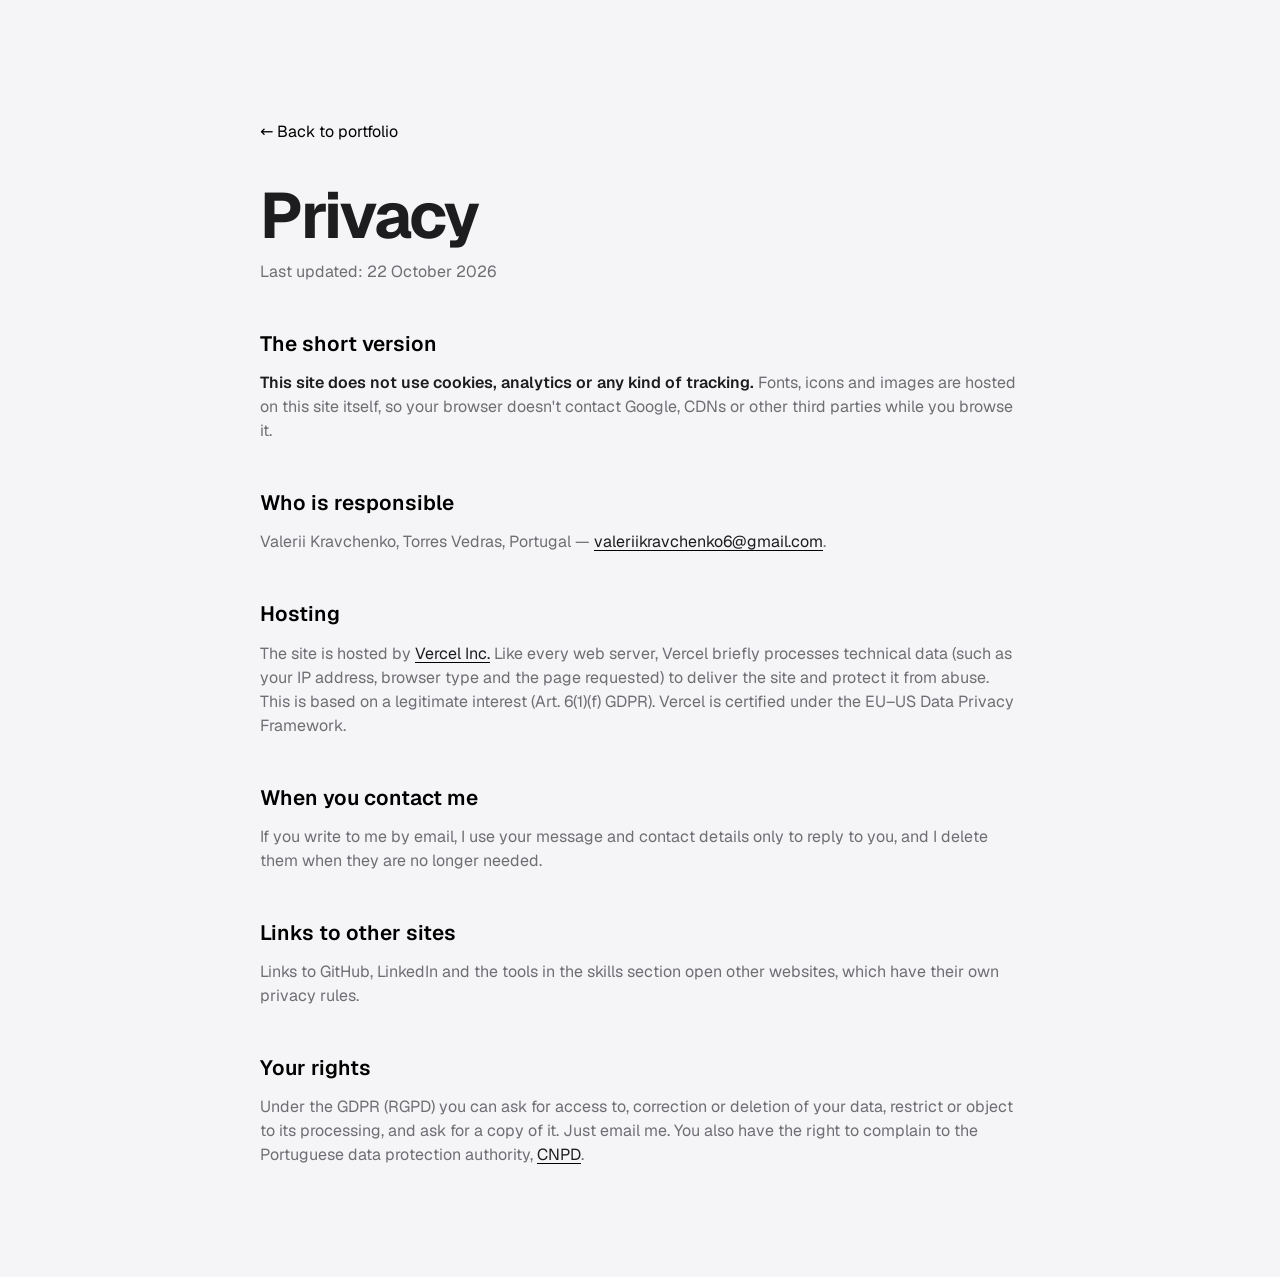
==== commit 7b439b07: "Add LinkedIn link to socials and ID card" ====
--- a/privacy.html
+++ b/privacy.html
@@ -46,7 +46,7 @@
       and I delete them when they are no longer needed.</p>
 
     <h2>Links to other sites</h2>
-    <p>Links to GitHub and the tools in the skills section open other websites, which have their own privacy rules.</p>
+    <p>Links to GitHub, LinkedIn and the tools in the skills section open other websites, which have their own privacy rules.</p>
 
     <h2>Your rights</h2>
     <p>Under the GDPR (RGPD) you can ask for access to, correction or deletion of your data, restrict or object to its
--- a/style.css
+++ b/style.css
@@ -203,6 +203,7 @@
 .id-socials a:hover { color: var(--brand); }
 .ico { width: 16px; height: 16px; border-radius: 3px; background: var(--ink) center / 11px no-repeat; flex-shrink: 0; }
 .ico-gh { background-image: url("data:image/svg+xml,%3Csvg xmlns='http://www.w3.org/2000/svg' viewBox='0 0 24 24' fill='white'%3E%3Cpath d='M12 .5a11.5 11.5 0 0 0-3.64 22.41c.58.1.79-.25.79-.56v-2c-3.2.7-3.88-1.37-3.88-1.37-.52-1.33-1.28-1.69-1.28-1.69-1.05-.71.08-.7.08-.7 1.16.08 1.77 1.2 1.77 1.2 1.03 1.76 2.7 1.25 3.36.96.1-.75.4-1.25.73-1.54-2.56-.29-5.25-1.28-5.25-5.68 0-1.26.45-2.28 1.19-3.09-.12-.29-.52-1.46.11-3.05 0 0 .97-.31 3.17 1.18a11 11 0 0 1 5.77 0c2.2-1.49 3.17-1.18 3.17-1.18.63 1.59.23 2.76.11 3.05.74.81 1.19 1.83 1.19 3.09 0 4.41-2.7 5.38-5.26 5.67.41.36.78 1.06.78 2.14v3.17c0 .31.21.67.8.56A11.5 11.5 0 0 0 12 .5'/%3E%3C/svg%3E"); }
+.ico-li { background-image: url("data:image/svg+xml,%3Csvg xmlns='http://www.w3.org/2000/svg' viewBox='0 0 24 24' fill='white'%3E%3Cpath d='M20.45 20.45h-3.55v-5.57c0-1.33-.03-3.04-1.85-3.04-1.85 0-2.14 1.45-2.14 2.94v5.67H9.35V9h3.41v1.56h.05c.48-.9 1.64-1.85 3.37-1.85 3.6 0 4.27 2.37 4.27 5.46v6.28zM5.34 7.43a2.06 2.06 0 1 1 0-4.13 2.06 2.06 0 0 1 0 4.13zM7.12 20.45H3.56V9h3.56v11.45z'/%3E%3C/svg%3E"); }
 .id-bar { display: block; height: 14px; margin: 12px 0 10px; background: var(--brand-soft); }
 .id-slogan { font-weight: 800; font-size: 1.35rem; letter-spacing: -.01em; color: var(--brand); line-height: 1; }
 
@@ -320,7 +321,8 @@
 .work-image img { width: 100%; height: 100%; object-fit: cover; transition: transform .7s var(--ease); }
 .work-image .emoji { font-size: 4.5rem; transition: transform .6s var(--ease); }
 .work-box:hover .work-image img, .work-box:hover .work-image .emoji { transform: scale(1.08); }
-.work-links { position: absolute; right: 14px; bottom: 14px; display: flex; gap: 8px; }
+.work-links { position: absolute; left: 14px; right: 14px; bottom: 14px; display: flex; flex-wrap: wrap; justify-content: flex-end; gap: 8px; }
+.work-links a { white-space: nowrap; }
 .work-links a {
   padding: 8px 14px; border-radius: 30px; font-size: .82rem; font-weight: 600;
   background: rgba(255, 255, 255, .6);
@@ -329,6 +331,8 @@
   transition: background .25s, color .25s;
 }
 .work-links a:hover { background: var(--accent); color: var(--bg); }
+.work-links .work-details { background: var(--accent); color: var(--bg); border-color: var(--accent); }
+.work-links .work-details:hover { background: var(--accent-strong); }
 .work-cta { justify-content: center; align-items: flex-start; }
 .work-cta h3 { font-size: 2.4rem; font-weight: 600; line-height: 1.1; }
 .work-cta p { color: var(--muted); margin: 10px 0 28px; }
@@ -488,7 +492,6 @@
   .contact-flex { flex-direction: column; }
   .contact-credit { text-align: left; }
 }
-}
 @media (max-width: 640px) {
   .landing .id-wrap { transform: none; }
   .id-back { display: none; }
@@ -512,3 +515,38 @@
   .lang-bar i { transform: none; }
 }
 
+
+/* Project page (project.html) */
+.project { padding: 140px 0 100px; display: flex; flex-direction: column; gap: 32px; }
+.project-back { align-self: flex-start; color: var(--muted); font-weight: 500; transition: color .25s; }
+.project-back:hover { color: var(--text); }
+.project-head h1 { font-size: clamp(2.6rem, 6vw, 4.5rem); line-height: 1; font-weight: 600; letter-spacing: -.02em; }
+.project-category { color: var(--muted); font-size: 1.15rem; margin-top: 12px; }
+.project-image { border-radius: var(--radius); }
+.project-image .emoji { font-size: 7rem; }
+.project-body {
+  padding: 36px; border-radius: var(--radius);
+  display: flex; justify-content: space-between; align-items: flex-start; gap: 40px;
+}
+.project-desc { font-size: 1.1rem; max-width: 65ch; margin-bottom: 28px; }
+.project-label {
+  font-family: var(--mono); font-weight: 400; font-size: .78rem; letter-spacing: 2.5px;
+  text-transform: uppercase; color: var(--muted); margin-bottom: 12px;
+}
+.project-tags { list-style: none; display: flex; flex-wrap: wrap; gap: 8px; }
+.project-tags li { padding: 6px 14px; border-radius: 20px; border: 1px solid var(--line); background: rgba(255, 255, 255, .6); font-size: .9rem; }
+.project-features { margin: 0 0 0 20px; display: grid; gap: 6px; }
+.project-tags + .project-label { margin-top: 28px; }
+.project-links { display: flex; flex-direction: column; gap: 10px; flex-shrink: 0; }
+.project-btn {
+  display: inline-flex; justify-content: center; padding: 15px 30px; border-radius: 50px;
+  border: 1px solid rgba(0, 0, 0, .25); font-weight: 600; transition: background .25s, color .25s;
+}
+.project-btn:hover { background: var(--accent); color: var(--bg); }
+.project-missing { min-height: 100vh; justify-content: center; align-items: flex-start; }
+@media (max-width: 900px) {
+  .project { padding-top: 110px; gap: 24px; }
+  .project-body { flex-direction: column; padding: 24px; }
+  .project-links { width: 100%; }
+  .project-links a { justify-content: center; }
+}
